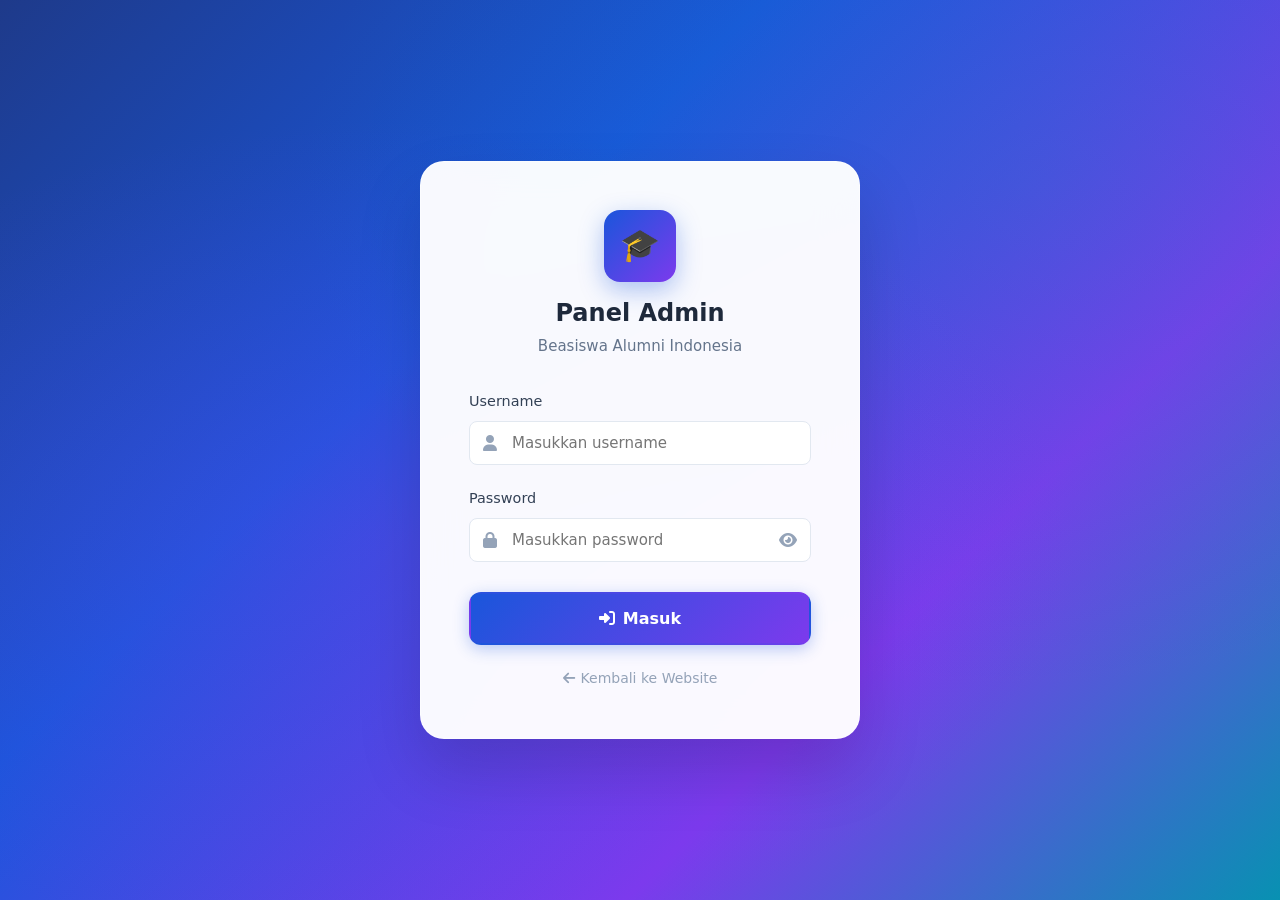
==== admin.html @ 684ada36 "Add files via upload" ====
<!DOCTYPE html>
<html lang="id">
<head>
<meta charset="UTF-8">
<meta name="viewport" content="width=device-width, initial-scale=1.0">
<title>Login Admin - Beasiswa Alumni Indonesia</title>
<link rel="stylesheet" href="style.css">
<link rel="stylesheet" href="https://cdnjs.cloudflare.com/ajax/libs/font-awesome/6.4.0/css/all.min.css">
</head>
<body>
<div class="admin-login-page">
  <div class="login-card">
    <div class="login-logo">
      <div class="logo-icon-lg">🎓</div>
      <h2>Panel Admin</h2>
      <p>Beasiswa Alumni Indonesia</p>
    </div>

    <div class="alert alert-danger" id="loginAlert">
      <i class="fas fa-exclamation-circle"></i>
      <span id="loginAlertMsg">Username atau password salah.</span>
    </div>

    <form id="loginForm" novalidate>
      <div class="form-group">
        <label class="form-label">Username</label>
        <div style="position:relative">
          <input type="text" class="form-control" id="username" placeholder="Masukkan username" autocomplete="username" style="padding-left:42px">
          <i class="fas fa-user" style="position:absolute;left:14px;top:50%;transform:translateY(-50%);color:var(--gray-400)"></i>
        </div>
        <div class="form-error" id="err-username">Username wajib diisi.</div>
      </div>
      <div class="form-group">
        <label class="form-label">Password</label>
        <div class="password-wrapper">
          <input type="password" class="form-control" id="password" placeholder="Masukkan password" autocomplete="current-password" style="padding-left:42px">
          <i class="fas fa-lock" style="position:absolute;left:14px;top:50%;transform:translateY(-50%);color:var(--gray-400)"></i>
          <i class="fas fa-eye toggle-password" onclick="togglePw()" id="eyeIcon"></i>
        </div>
        <div class="form-error" id="err-password">Password wajib diisi.</div>
      </div>

      <button type="button" class="btn btn-primary btn-block btn-lg" onclick="doLogin()" id="btnLogin" style="margin-top:8px">
        <i class="fas fa-sign-in-alt"></i> Masuk
      </button>
    </form>

    <div style="margin-top:20px;text-align:center">
      <a href="index.html" style="color:var(--gray-400);font-size:.875rem;display:inline-flex;align-items:center;gap:6px">
        <i class="fas fa-arrow-left"></i> Kembali ke Website
      </a>
    </div>
  </div>
</div>

<script src="main.js"></script>
<script src="admin.js"></script>
</body>
</html>
---- style.css ----
/* ========================================
   BEASISWA ALUMNI IKASI — Elegant Light Theme
   ======================================== */
:root {
  --primary:       #1a56db;
  --primary-dark:  #1e3a8a;
  --primary-mid:   #2563eb;
  --primary-light: #3b82f6;
  --primary-50:    #eff6ff;
  --primary-100:   #dbeafe;

  --purple:        #7c3aed;
  --purple-light:  #8b5cf6;
  --purple-50:     #f5f3ff;

  --teal:          #0891b2;
  --teal-light:    #06b6d4;
  --teal-50:       #ecfeff;

  --gold:          #d97706;
  --gold-light:    #f59e0b;
  --gold-50:       #fffbeb;

  --success:       #059669;
  --success-light: #10b981;
  --success-50:    #ecfdf5;

  --danger:        #dc2626;
  --danger-50:     #fef2f2;

  --white:         #ffffff;
  --gray-50:       #f8fafc;
  --gray-100:      #f1f5f9;
  --gray-200:      #e2e8f0;
  --gray-300:      #cbd5e1;
  --gray-400:      #94a3b8;
  --gray-500:      #64748b;
  --gray-600:      #475569;
  --gray-700:      #334155;
  --gray-800:      #1e293b;
  --gray-900:      #0f172a;

  --shadow-sm:  0 1px 3px rgba(0,0,0,0.07);
  --shadow:     0 4px 12px rgba(0,0,0,0.08);
  --shadow-md:  0 8px 24px rgba(0,0,0,0.1);
  --shadow-lg:  0 20px 48px rgba(0,0,0,0.12);
  --shadow-xl:  0 32px 64px rgba(0,0,0,0.15);

  --radius-sm: 8px;
  --radius:    12px;
  --radius-lg: 16px;
  --radius-xl: 24px;
  --transition: all 0.3s ease;

  --grad-hero:   linear-gradient(135deg, #1e3a8a 0%, #1a56db 35%, #7c3aed 70%, #0891b2 100%);
  --grad-brand:  linear-gradient(135deg, #1a56db, #7c3aed);
  --grad-teal:   linear-gradient(135deg, #0891b2, #06b6d4);
  --grad-gold:   linear-gradient(135deg, #d97706, #f59e0b);
  --grad-green:  linear-gradient(135deg, #059669, #10b981);
  --grad-text:   linear-gradient(135deg, #1a56db, #7c3aed);
  --grad-page:   linear-gradient(135deg, #1e3a8a 0%, #1a56db 40%, #7c3aed 100%);

  --surface:     var(--white);
  --text-strong: var(--gray-800);
}

:root[data-theme="dark"] {
  --surface:     #171f38;
  --text-strong: #eef1fa;
}

/* ===== RESET ===== */
*,*::before,*::after{margin:0;padding:0;box-sizing:border-box}
html{scroll-behavior:smooth}
body{font-family:'Segoe UI',system-ui,-apple-system,sans-serif;color:var(--text-strong);background:var(--surface);line-height:1.6;-webkit-font-smoothing:antialiased}
img{max-width:100%;height:auto;display:block}
a{text-decoration:none;color:inherit;transition:var(--transition)}
ul{list-style:none}
button{cursor:pointer;border:none;background:none;font-family:inherit}
input,select,textarea{font-family:inherit}
h1{font-size:clamp(2rem,5vw,3.5rem);font-weight:800;line-height:1.15}
h2{font-size:clamp(1.75rem,3vw,2.5rem);font-weight:700;line-height:1.25}
h3{font-size:1.375rem;font-weight:600;line-height:1.3}
h4{font-size:1.125rem;font-weight:600;line-height:1.4}

/* ===== LAYOUT ===== */
.container{width:100%;max-width:1200px;margin:0 auto;padding:0 24px}
.section{padding:96px 0}
.bg-light{background:linear-gradient(180deg,var(--gray-50) 0%,var(--white) 100%)}

/* ===== SECTION HEADER ===== */
.section-header{text-align:center;margin-bottom:64px}
.section-header h2{color:var(--text-strong);margin-bottom:16px}
.section-header p{color:var(--gray-500);font-size:1.125rem;max-width:600px;margin:0 auto}
.section-badge{
  display:inline-block;
  background:linear-gradient(135deg,var(--primary-50),var(--purple-50));
  color:var(--primary);
  border:1px solid var(--primary-100);
  font-size:.8125rem;font-weight:700;
  padding:6px 18px;border-radius:100px;
  margin-bottom:16px;letter-spacing:.06em;text-transform:uppercase;
}
.gradient-text{background:var(--grad-text);-webkit-background-clip:text;-webkit-text-fill-color:transparent;background-clip:text}

/* ===== BUTTONS ===== */
.btn{display:inline-flex;align-items:center;gap:8px;padding:12px 24px;border-radius:var(--radius-sm);font-size:.9375rem;font-weight:600;transition:var(--transition);cursor:pointer;border:2px solid transparent;white-space:nowrap}
.btn-lg{padding:15px 32px;font-size:1rem;border-radius:var(--radius)}
.btn-sm{padding:7px 16px;font-size:.8125rem}

.btn-primary{background:var(--grad-brand);color:var(--white);border-color:transparent;box-shadow:0 4px 16px rgba(26,86,219,.3)}
.btn-primary:hover{transform:translateY(-2px);box-shadow:0 8px 28px rgba(26,86,219,.45)}
.btn-primary:active{transform:translateY(0)}

.btn-outline{background:transparent;border-color:var(--primary);color:var(--primary)}
.btn-outline:hover{background:var(--primary-50)}

.btn-outline-white{background:rgba(255,255,255,.12);border-color:rgba(255,255,255,.5);color:var(--white);backdrop-filter:blur(8px)}
.btn-outline-white:hover{background:rgba(255,255,255,.22);border-color:var(--white)}

.btn-white{background:var(--surface);color:var(--primary-dark);box-shadow:0 4px 20px rgba(0,0,0,.15)}
.btn-white:hover{transform:translateY(-2px);box-shadow:0 8px 32px rgba(0,0,0,.2)}

.btn-secondary{background:var(--gray-100);color:var(--gray-700);border-color:var(--gray-200)}
.btn-secondary:hover{background:var(--gray-200)}

.btn-danger{background:var(--danger-50);color:var(--danger);border-color:rgba(220,38,38,.2)}
.btn-danger:hover{background:rgba(220,38,38,.1)}

.btn-success{background:var(--success-50);color:var(--success);border-color:rgba(5,150,105,.2)}
.btn-success:hover{background:rgba(5,150,105,.1)}

.btn-warning{background:var(--gold-50);color:var(--gold);border-color:rgba(217,119,6,.2)}
.btn-warning:hover{background:rgba(217,119,6,.1)}

.btn-block{width:100%;justify-content:center}

/* ===== NAVBAR ===== */
.navbar{position:fixed;top:0;left:0;right:0;z-index:1000;padding:18px 0;transition:var(--transition)}
.navbar.scrolled,.navbar-white{background:rgba(255,255,255,.96);backdrop-filter:blur(16px);box-shadow:0 1px 0 rgba(0,0,0,.07),var(--shadow-sm);padding:10px 0}
.navbar .container{display:flex;align-items:center;justify-content:space-between}

.logo{display:flex;align-items:center;gap:10px;font-size:1.2rem;font-weight:600;color:var(--white)}
.navbar.scrolled .logo,.navbar-white .logo{color:var(--gray-900)}
.logo-icon{width:40px;height:40px;background:var(--grad-brand);border-radius:var(--radius-sm);display:flex;align-items:center;justify-content:center;font-size:1.25rem;flex-shrink:0;box-shadow:0 4px 12px rgba(26,86,219,.3)}
.logo strong{background:var(--grad-brand);-webkit-background-clip:text;-webkit-text-fill-color:transparent;background-clip:text}
.navbar.scrolled .logo strong,.navbar-white .logo strong{background:var(--grad-brand);-webkit-background-clip:text;-webkit-text-fill-color:transparent;background-clip:text}

.nav-links{display:flex;align-items:center;gap:4px}
.nav-links a{color:rgba(255,255,255,.85);font-size:.9rem;font-weight:500;padding:8px 14px;border-radius:var(--radius-sm);transition:var(--transition)}
.nav-links a:hover,.nav-links a.active{color:var(--white);background:rgba(255,255,255,.15)}
.navbar.scrolled .nav-links a,.navbar-white .nav-links a{color:var(--gray-600)}
.navbar.scrolled .nav-links a:hover,.navbar.scrolled .nav-links a.active,
.navbar-white .nav-links a:hover,.navbar-white .nav-links a.active{color:var(--primary);background:var(--primary-50)}

.btn-nav{background:var(--surface)!important;color:var(--primary)!important;padding:8px 18px!important;border-radius:var(--radius-sm)!important;font-weight:700!important;box-shadow:var(--shadow-sm)!important}
.btn-nav:hover{background:var(--primary-50)!important;transform:translateY(-1px)}
.navbar.scrolled .btn-nav,.navbar-white .btn-nav{background:var(--grad-brand)!important;color:var(--white)!important;box-shadow:0 4px 12px rgba(26,86,219,.3)!important}

.admin-corner-link{position:fixed;right:12px;bottom:8px;font-size:.6875rem;color:var(--gray-500);opacity:.75;text-decoration:none;z-index:40;letter-spacing:.02em}
.admin-corner-link:hover{opacity:1;color:var(--primary)}

.hamburger{display:none;flex-direction:column;gap:5px;padding:4px;cursor:pointer}
.hamburger span{display:block;width:24px;height:2px;background:var(--surface);border-radius:2px;transition:var(--transition)}
.navbar.scrolled .hamburger span,.navbar-white .hamburger span{background:var(--gray-800)}
.hamburger.active span:nth-child(1){transform:rotate(45deg) translate(5px,5px)}
.hamburger.active span:nth-child(2){opacity:0}
.hamburger.active span:nth-child(3){transform:rotate(-45deg) translate(5px,-5px)}

/* ===== HERO ===== */
.hero{
  min-height:100vh;
  background:var(--grad-hero);
  position:relative;overflow:hidden;
  display:flex;align-items:center;padding:120px 0 80px;
}
.hero::before{
  content:'';position:absolute;inset:0;
  background:
    radial-gradient(ellipse at 15% 50%,rgba(255,255,255,.07) 0%,transparent 55%),
    radial-gradient(ellipse at 85% 20%,rgba(124,58,237,.25) 0%,transparent 50%),
    radial-gradient(ellipse at 50% 100%,rgba(8,145,178,.2) 0%,transparent 50%);
}
/* floating shapes in hero bg */
.hero::after{
  content:'';position:absolute;
  width:600px;height:600px;border-radius:50%;
  background:rgba(255,255,255,.04);
  top:-100px;right:-150px;
  animation:hero-blob 8s ease-in-out infinite;
}
@keyframes hero-blob{0%,100%{transform:scale(1) rotate(0deg)}50%{transform:scale(1.08) rotate(8deg)}}
.hero-bg{position:absolute;inset:0;pointer-events:none}
.hero .container{display:grid;grid-template-columns:1fr 1fr;gap:60px;align-items:center;position:relative;z-index:1}

.hero-badge{
  display:inline-flex;align-items:center;
  background:rgba(255,255,255,.15);backdrop-filter:blur(10px);
  border:1px solid rgba(255,255,255,.3);
  color:var(--white);font-size:.8125rem;font-weight:600;
  padding:7px 18px;border-radius:100px;margin-bottom:24px;letter-spacing:.05em;
}
.hero-content h1{color:var(--white);margin-bottom:24px;text-shadow:0 2px 20px rgba(0,0,0,.2)}
.hero-content p{color:rgba(255,255,255,.88);font-size:1.0625rem;margin-bottom:40px;max-width:520px;line-height:1.8}
.hero-actions{display:flex;gap:16px;flex-wrap:wrap;margin-bottom:48px}
.hero-stats{display:flex;align-items:center;gap:28px;flex-wrap:wrap}
.stat{display:flex;flex-direction:column}
.stat-number{font-size:1.75rem;font-weight:800;color:var(--white);line-height:1}
.stat-label{font-size:.8125rem;color:rgba(255,255,255,.7);margin-top:4px}
.stat-divider{width:1px;height:48px;background:rgba(255,255,255,.25)}

/* Hero illustration */
.hero-image{position:relative;height:480px;display:flex;align-items:center;justify-content:center}
.hero-illustration{position:relative;width:320px;height:320px}
.illustration-circle{position:absolute;border-radius:50%;top:50%;left:50%;transform:translate(-50%,-50%)}
.c1{width:300px;height:300px;background:rgba(255,255,255,.08);border:1px solid rgba(255,255,255,.15);animation:pulse-c 6s ease-in-out infinite}
.c2{width:210px;height:210px;background:rgba(124,58,237,.2);border:1px solid rgba(124,58,237,.3);animation:pulse-c 6s ease-in-out infinite reverse}
.c3{width:130px;height:130px;background:rgba(8,145,178,.2);border:1px solid rgba(8,145,178,.3);animation:pulse-c 6s ease-in-out infinite 1s}
@keyframes pulse-c{0%,100%{transform:translate(-50%,-50%) scale(1)}50%{transform:translate(-50%,-50%) scale(1.08)}}
.grad-cap{position:absolute;top:50%;left:50%;transform:translate(-50%,-58%);font-size:6rem;z-index:2;animation:float 4s ease-in-out infinite;filter:drop-shadow(0 8px 32px rgba(0,0,0,.3))}
@keyframes float{0%,100%{transform:translate(-50%,-58%)}50%{transform:translate(-50%,-68%)}}

.hero-card-float{
  position:absolute;background:rgba(255,255,255,.95);
  backdrop-filter:blur(16px);border-radius:var(--radius);
  padding:16px 20px;display:flex;align-items:center;gap:12px;
  box-shadow:var(--shadow-lg);animation:float-card 5s ease-in-out infinite;z-index:3;
}
.hero-card-float .card-icon{font-size:1.75rem}
.hero-card-float .card-title{font-size:.875rem;font-weight:600;color:var(--text-strong)}
.hero-card-float .card-sub{font-size:.75rem;color:var(--gray-500)}
.card-1{top:18%;left:-10px;animation-delay:0s}
.card-2{bottom:18%;right:-10px;animation-delay:-2.5s}
.card-3{top:2%;right:6px;animation-delay:-1.2s}
.card-4{bottom:2%;left:6px;animation-delay:-3.7s}
@keyframes float-card{0%,100%{transform:translateY(0)}50%{transform:translateY(-12px)}}

/* ===== FEATURES ===== */
.features-grid{display:grid;grid-template-columns:repeat(4,1fr);gap:24px}
.features-grid-3{grid-template-columns:repeat(3,1fr)}
.feature-card{
  background:var(--surface);border-radius:var(--radius-lg);padding:32px 24px;
  box-shadow:var(--shadow);border:1px solid var(--gray-100);transition:var(--transition);
  position:relative;overflow:hidden;
}
.feature-card::before{
  content:'';position:absolute;top:0;left:0;right:0;height:3px;
  opacity:0;transition:var(--transition);
}
.feature-card:nth-child(1)::before{background:var(--grad-brand)}
.feature-card:nth-child(2)::before{background:var(--grad-green)}
.feature-card:nth-child(3)::before{background:linear-gradient(135deg,var(--purple),var(--purple-light))}
.feature-card:nth-child(4)::before{background:var(--grad-gold)}
.feature-card:hover{transform:translateY(-8px);box-shadow:var(--shadow-xl)}
.feature-card:hover::before{opacity:1}

.feature-icon{width:56px;height:56px;border-radius:var(--radius);display:flex;align-items:center;justify-content:center;font-size:1.5rem;margin-bottom:20px;color:var(--white)}
.feature-icon.bg-blue{background:var(--grad-brand);box-shadow:0 4px 16px rgba(26,86,219,.25)}
.feature-icon.bg-green{background:var(--grad-green);box-shadow:0 4px 16px rgba(5,150,105,.25)}
.feature-icon.bg-purple{background:linear-gradient(135deg,var(--purple),var(--purple-light));box-shadow:0 4px 16px rgba(124,58,237,.25)}
.feature-icon.bg-orange{background:var(--grad-gold);box-shadow:0 4px 16px rgba(217,119,6,.25)}
.feature-card h3{color:var(--text-strong);margin-bottom:12px}
.feature-card p{color:var(--gray-500);font-size:.9375rem;line-height:1.7}

/* ===== REQUIREMENTS ===== */
.requirements-grid{display:grid;grid-template-columns:repeat(3,1fr);gap:20px}
.req-card{
  background:var(--surface);border-radius:var(--radius-lg);padding:28px;
  display:flex;gap:20px;box-shadow:var(--shadow-sm);
  border:1px solid var(--gray-100);transition:var(--transition);
  position:relative;overflow:hidden;
}
.req-card::after{
  content:'';position:absolute;bottom:0;left:0;right:0;height:2px;
  background:var(--grad-brand);opacity:0;transition:var(--transition);
}
.req-card:hover{box-shadow:var(--shadow-md);transform:translateY(-4px)}
.req-card:hover::after{opacity:1}
.req-number{font-size:2.25rem;font-weight:800;line-height:1;flex-shrink:0;background:var(--grad-text);-webkit-background-clip:text;-webkit-text-fill-color:transparent;background-clip:text}
.req-content h4{color:var(--text-strong);margin-bottom:8px}
.req-content p{color:var(--gray-500);font-size:.9rem;line-height:1.7}

/* ===== TIMELINE ===== */
.timeline{position:relative;max-width:800px;margin:0 auto}
.timeline::before{content:'';position:absolute;left:173px;top:0;bottom:0;width:2px;background:linear-gradient(to bottom,var(--primary-100),var(--primary),var(--purple),var(--teal),var(--primary-100))}
.timeline-item{display:grid;grid-template-columns:140px auto 1fr;gap:24px;align-items:start;margin-bottom:40px}
.timeline-item:last-child{margin-bottom:0}
.timeline-date{text-align:right;font-size:.8125rem;color:var(--gray-500);font-weight:500;padding-top:5px;line-height:1.4}
.timeline-dot{
  width:20px;height:20px;border-radius:50%;
  background:var(--gray-200);border:3px solid var(--white);
  box-shadow:0 0 0 2px var(--gray-200);margin-top:4px;flex-shrink:0;transition:var(--transition);
}
.timeline-item.active .timeline-dot{
  background:var(--grad-brand);border-color:var(--white);
  box-shadow:0 0 0 4px rgba(26,86,219,.2),0 4px 12px rgba(26,86,219,.3);
}
.timeline-card{
  background:var(--surface);border-radius:var(--radius);
  padding:20px 24px;box-shadow:var(--shadow-sm);
  border:1px solid var(--gray-100);transition:var(--transition);
}
.timeline-item.active .timeline-card{
  border-left:3px solid var(--primary);
  box-shadow:var(--shadow-md);
}
.timeline-card h4{color:var(--text-strong);margin-bottom:8px}
.timeline-card p{color:var(--gray-500);font-size:.9rem}

/* ===== CTA ===== */
.cta-section{
  background:var(--grad-hero);
  padding:96px 0;text-align:center;position:relative;overflow:hidden;
}
.cta-section::before{content:'';position:absolute;inset:0;background:radial-gradient(ellipse at center,rgba(255,255,255,.06) 0%,transparent 65%)}
.cta-content{position:relative;z-index:1}
.cta-content h2{color:var(--white);margin-bottom:16px}
.cta-content p{color:rgba(255,255,255,.82);font-size:1.125rem;margin-bottom:40px}
.cta-section-light{background:linear-gradient(180deg,var(--gray-50) 0%,var(--white) 100%)!important;border-top:1px solid var(--gray-100);border-bottom:1px solid var(--gray-100)}
.cta-section-light::before{display:none}
.cta-section-light .cta-content h2{color:var(--text-strong)}
.cta-section-light .cta-content p{color:var(--gray-600)}
.cta-countdown{display:flex;justify-content:center;gap:16px;margin-bottom:40px;flex-wrap:wrap}
.countdown-item{
  display:flex;flex-direction:column;align-items:center;
  background:rgba(255,255,255,.12);backdrop-filter:blur(10px);
  border:1px solid rgba(255,255,255,.25);border-radius:var(--radius);
  padding:18px 26px;min-width:88px;
}
.countdown-num{font-size:2.5rem;font-weight:800;color:var(--white);line-height:1}
.countdown-label{font-size:.8rem;color:rgba(255,255,255,.7);margin-top:8px;letter-spacing:.04em}

/* ===== FOOTER ===== */
.footer{background:var(--gray-900);padding:64px 0 0}
.footer-grid{display:grid;grid-template-columns:2fr 1fr 1fr 1.5fr;gap:48px;margin-bottom:48px}
.footer-brand p{color:var(--gray-400);font-size:.9375rem;line-height:1.7;margin:16px 0 24px}
.social-links{display:flex;gap:10px}
.social-links a{width:40px;height:40px;border-radius:var(--radius-sm);background:var(--gray-800);color:var(--gray-400);display:flex;align-items:center;justify-content:center;transition:var(--transition)}
.social-links a:hover{background:var(--grad-brand);color:var(--white);transform:translateY(-2px)}
.footer-links h4,.footer-contact h4{color:var(--white);font-size:.9375rem;margin-bottom:18px}
.footer-links ul li{margin-bottom:10px}
.footer-links ul li a{color:var(--gray-400);font-size:.9375rem}
.footer-links ul li a:hover{color:var(--primary-light)}
.contact-item{display:flex;gap:12px;margin-bottom:14px;color:var(--gray-400);font-size:.9rem;align-items:flex-start}
.contact-item i{color:var(--primary-light);font-size:.9rem;margin-top:3px;flex-shrink:0}
.footer-bottom{border-top:1px solid var(--gray-800);padding:24px 0;display:flex;justify-content:space-between;align-items:center;flex-wrap:wrap;gap:8px}
.footer-bottom p{color:var(--gray-500);font-size:.875rem}

/* ===== PAGE HEADER ===== */
.page-header{
  background:var(--grad-page);
  padding:120px 0 64px;text-align:center;
  position:relative;overflow:hidden;
}
.page-header::before{content:'';position:absolute;inset:0;background:radial-gradient(ellipse at 50% 100%,rgba(8,145,178,.2) 0%,transparent 55%),radial-gradient(ellipse at 80% 20%,rgba(124,58,237,.2) 0%,transparent 50%)}
.page-header h1{color:var(--white);font-size:clamp(1.75rem,3vw,2.5rem);margin-bottom:12px;position:relative}
.page-header p{color:rgba(255,255,255,.82);font-size:1rem;max-width:600px;margin:0 auto;position:relative}
.breadcrumb{display:flex;align-items:center;gap:8px;margin-top:20px;justify-content:center;position:relative}
.breadcrumb a,.breadcrumb span{font-size:.875rem;color:rgba(255,255,255,.65)}
.breadcrumb a:hover{color:var(--white)}
.breadcrumb i{font-size:.625rem;color:rgba(255,255,255,.4)}

/* ===== FORMS ===== */
.form-section{padding:64px 0}
.form-container{max-width:820px;margin:0 auto}
.form-card{background:var(--surface);border-radius:var(--radius-xl);padding:48px;box-shadow:var(--shadow-lg);border:1px solid var(--gray-100)}
.form-group{margin-bottom:22px}
.form-label{display:block;font-size:.9rem;font-weight:500;color:var(--gray-700);margin-bottom:8px}
.form-label .required{color:var(--danger);margin-left:4px}
.form-control{
  width:100%;padding:12px 16px;
  border:1.5px solid var(--gray-200);border-radius:var(--radius-sm);
  font-size:.9375rem;color:var(--text-strong);background:var(--surface);transition:var(--transition);outline:none;
}
.form-control:focus{border-color:var(--primary);box-shadow:0 0 0 4px rgba(26,86,219,.1)}
.form-control.is-invalid{border-color:var(--danger);box-shadow:0 0 0 3px rgba(220,38,38,.08)}
textarea.form-control{resize:vertical;min-height:120px}
.form-hint{font-size:.8rem;color:var(--gray-400);margin-top:6px}
.form-error{font-size:.8rem;color:var(--danger);margin-top:6px;display:none}
.form-error.show{display:block}
.form-row{display:grid;grid-template-columns:1fr 1fr;gap:20px}
.form-section-title{
  font-size:1.0625rem;font-weight:600;color:var(--text-strong);
  padding-bottom:14px;border-bottom:2px solid var(--gray-100);
  margin-bottom:26px;display:flex;align-items:center;gap:10px;
}
.form-section-title i{background:var(--grad-brand);-webkit-background-clip:text;-webkit-text-fill-color:transparent;background-clip:text}

/* Upload */
.upload-area{
  border:2px dashed var(--gray-200);border-radius:var(--radius);
  padding:28px;text-align:center;cursor:pointer;transition:var(--transition);
  position:relative;background:var(--gray-50);
}
.upload-area:hover,.upload-area.dragover{border-color:var(--primary);background:var(--primary-50);box-shadow:0 0 0 4px rgba(26,86,219,.07)}
.upload-area input[type="file"]{position:absolute;inset:0;opacity:0;cursor:pointer;width:100%;height:100%}
.upload-icon{font-size:2rem;color:var(--gray-400);margin-bottom:10px}
.upload-area.has-file .upload-icon{color:var(--success-light)}
.upload-text{color:var(--gray-500);font-size:.875rem}
.upload-text strong{color:var(--primary)}
.upload-file-name{display:none;font-size:.875rem;color:var(--success);margin-top:8px;font-weight:500}
.upload-area.has-file .upload-file-name{display:block}

/* Prestasi (multi-entri) */
.prestasi-row{display:flex;flex-direction:column;gap:10px;padding:14px 16px;background:var(--gray-50);border:1px solid var(--gray-100);border-radius:var(--radius-sm);margin-bottom:10px}
.prestasi-row-main{display:flex;gap:8px;align-items:center}
.prestasi-row-main .form-control{flex:1}
.prestasi-remove-btn{width:38px;height:38px;flex-shrink:0;border-radius:var(--radius-sm);border:1px solid var(--gray-200);background:var(--surface);color:var(--danger);display:flex;align-items:center;justify-content:center;cursor:pointer;transition:var(--transition)}
.prestasi-remove-btn:hover{background:var(--danger-50);border-color:rgba(220,38,38,.2)}
.prestasi-upload-btn{display:inline-flex;align-items:center;gap:8px;padding:8px 14px;border-radius:100px;border:1.5px dashed var(--gray-300);background:var(--surface);color:var(--gray-500);font-size:.8125rem;cursor:pointer;transition:var(--transition);width:fit-content}
.prestasi-upload-btn:hover{border-color:var(--primary);color:var(--primary)}
.prestasi-upload-btn.has-file{border-style:solid;border-color:var(--success-light);color:var(--success);background:var(--success-50)}
[data-theme="dark"] .prestasi-row{background:var(--gray-800);border-color:#2a3459}
[data-theme="dark"] .prestasi-remove-btn{border-color:#2a3459}
[data-theme="dark"] .prestasi-upload-btn{border-color:#2a3459}
[data-theme="dark"] .prestasi-upload-btn.has-file{border-color:var(--success-light)}

/* Stepper */
.stepper{display:flex;align-items:flex-start;justify-content:center;margin-bottom:48px;overflow-x:auto;padding-bottom:4px}
.stepper-item{display:flex;flex-direction:column;align-items:center;gap:8px;position:relative;min-width:120px}
.stepper-item:not(:last-child)::after{content:'';position:absolute;top:20px;left:calc(50% + 20px);width:calc(100% - 40px);height:2px;background:var(--gray-200)}
.stepper-item.done:not(:last-child)::after{background:var(--success-light)}
.stepper-item.active:not(:last-child)::after{background:linear-gradient(to right,var(--primary),var(--gray-200))}
.stepper-num{width:40px;height:40px;border-radius:50%;border:2px solid var(--gray-200);display:flex;align-items:center;justify-content:center;font-weight:600;font-size:.875rem;color:var(--gray-400);background:var(--surface);position:relative;z-index:1;transition:var(--transition)}
.stepper-item.active .stepper-num{background:var(--grad-brand);border-color:transparent;color:var(--white);box-shadow:0 4px 12px rgba(26,86,219,.3)}
.stepper-item.done .stepper-num{background:var(--grad-green);border-color:transparent;color:var(--white)}
.stepper-label{font-size:.75rem;color:var(--gray-400);font-weight:500;text-align:center}
.stepper-item.active .stepper-label{color:var(--primary);font-weight:600}
.stepper-item.done .stepper-label{color:var(--success)}
.form-step{display:none}
.form-step.active{display:block}

/* Badges */
.badge{display:inline-flex;align-items:center;gap:4px;padding:4px 12px;border-radius:100px;font-size:.75rem;font-weight:600;white-space:nowrap}
.badge-pending{background:var(--gold-50);color:var(--gold);border:1px solid rgba(217,119,6,.2)}
.badge-lolos{background:var(--success-50);color:var(--success);border:1px solid rgba(5,150,105,.2)}
.badge-tidak_lolos{background:var(--danger-50);color:var(--danger);border:1px solid rgba(220,38,38,.2)}
.badge-wawancara{background:var(--primary-50);color:var(--primary);border:1px solid rgba(26,86,219,.2)}
.badge-umum{background:var(--gray-100);color:var(--gray-600);border:1px solid var(--gray-200)}
.badge-seleksi{background:var(--primary-100);color:var(--primary-dark);border:1px solid var(--primary-100)}
.badge-penerima{background:var(--success-50);color:var(--success);border:1px solid rgba(5,150,105,.2)}

/* Filter Bar */
.filter-bar{display:flex;gap:10px;flex-wrap:wrap;align-items:center;margin-bottom:32px}
.filter-chip{padding:8px 18px;border-radius:100px;font-size:.875rem;font-weight:500;border:1.5px solid var(--gray-200);color:var(--gray-500);cursor:pointer;transition:var(--transition);background:var(--surface)}
.filter-chip:hover,.filter-chip.active{border-color:var(--primary);color:var(--primary);background:var(--primary-50);box-shadow:0 2px 8px rgba(26,86,219,.12)}
.search-bar{margin-left:auto;position:relative}
.search-bar input{padding:10px 16px 10px 40px;border:1.5px solid var(--gray-200);border-radius:100px;font-size:.9rem;color:var(--text-strong);outline:none;transition:var(--transition);width:260px;background:var(--surface)}
.search-bar input:focus{border-color:var(--primary);box-shadow:0 0 0 4px rgba(26,86,219,.1)}
.search-bar i{position:absolute;left:14px;top:50%;transform:translateY(-50%);color:var(--gray-400)}

/* Announcements */
.announcements-grid{display:grid;grid-template-columns:repeat(2,1fr);gap:20px}
.announcement-card{
  background:var(--surface);border-radius:var(--radius-lg);padding:28px;
  box-shadow:var(--shadow-sm);border:1px solid var(--gray-100);transition:var(--transition);
  position:relative;overflow:hidden;
}
.announcement-card::before{content:'';position:absolute;top:0;left:0;bottom:0;width:3px;background:var(--grad-brand);opacity:0;transition:var(--transition)}
.announcement-card:hover{box-shadow:var(--shadow-md);transform:translateY(-4px)}
.announcement-card:hover::before{opacity:1}
.ann-header{display:flex;justify-content:space-between;align-items:flex-start;gap:12px;margin-bottom:12px}
.ann-title{font-size:1rem;font-weight:600;color:var(--text-strong);line-height:1.4}
.ann-body{color:var(--gray-500);font-size:.9375rem;line-height:1.7;margin-bottom:16px}
.ann-footer{display:flex;justify-content:space-between;align-items:center}
.ann-date{font-size:.8125rem;color:var(--gray-400);display:flex;align-items:center;gap:6px}

/* Contact */
.contact-grid{display:grid;grid-template-columns:1fr 1.5fr;gap:40px;align-items:start}
.contact-info-card{background:var(--surface);border-radius:var(--radius-xl);padding:36px;box-shadow:var(--shadow-md);border:1px solid var(--gray-100)}
.contact-info-item{display:flex;gap:16px;margin-bottom:24px;align-items:flex-start}
.contact-info-icon{
  width:48px;height:48px;border-radius:var(--radius);
  display:flex;align-items:center;justify-content:center;font-size:1.125rem;flex-shrink:0;color:var(--white);
}
.contact-info-item:nth-child(1) .contact-info-icon{background:var(--grad-brand)}
.contact-info-item:nth-child(2) .contact-info-icon{background:var(--grad-green)}
.contact-info-item:nth-child(3) .contact-info-icon{background:var(--grad-teal)}
.contact-info-item:nth-child(4) .contact-info-icon{background:linear-gradient(135deg,var(--purple),var(--purple-light))}
.contact-info-item:nth-child(5) .contact-info-icon{background:var(--grad-gold)}
.contact-info-item h4{color:var(--gray-500);font-size:.8125rem;font-weight:500;margin-bottom:4px;text-transform:uppercase;letter-spacing:.04em}
.contact-info-item p{color:var(--text-strong);font-weight:600;line-height:1.5;font-size:.9375rem}

.contact-cta-card{
  background:var(--grad-hero);border-radius:var(--radius-xl);
  padding:40px 32px;position:relative;overflow:hidden;
}
.contact-cta-card::before{content:'';position:absolute;inset:0;background:radial-gradient(ellipse at center,rgba(255,255,255,.08) 0%,transparent 65%)}
.contact-cta-card h3{color:var(--white);font-size:1.375rem;margin-bottom:8px;position:relative;z-index:1}
.contact-cta-card>p{color:rgba(255,255,255,.82);font-size:.9375rem;margin-bottom:28px;position:relative;z-index:1}
.contact-cta-list{display:flex;flex-direction:column;gap:14px;position:relative;z-index:1}
.contact-cta-item{
  display:flex;align-items:center;gap:14px;text-decoration:none;
  background:rgba(255,255,255,.12);backdrop-filter:blur(10px);
  border:1px solid rgba(255,255,255,.18);border-radius:var(--radius);
  padding:16px 18px;transition:var(--transition);
}
.contact-cta-item:hover{background:rgba(255,255,255,.22);transform:translateY(-2px)}
.contact-cta-item .cta-icon{
  width:44px;height:44px;border-radius:var(--radius-sm);flex-shrink:0;
  background:var(--surface);color:var(--primary);font-size:1.25rem;
  display:flex;align-items:center;justify-content:center;
}
.contact-cta-item .cta-label{font-size:.75rem;color:rgba(255,255,255,.7);text-transform:uppercase;letter-spacing:.04em;margin-bottom:2px}
.contact-cta-item .cta-value{font-size:.9375rem;font-weight:700;color:var(--white)}

.faq-item{border:1px solid var(--gray-200);border-radius:var(--radius);margin-bottom:8px;overflow:hidden}
.faq-question{padding:18px 22px;display:flex;justify-content:space-between;align-items:center;cursor:pointer;font-weight:500;color:var(--gray-700);transition:var(--transition);background:var(--surface)}
.faq-question:hover{background:var(--gray-50);color:var(--primary)}
.faq-question.active{color:var(--primary);background:var(--primary-50)}
.faq-question i{transition:var(--transition);color:var(--gray-400)}
.faq-question.active i{transform:rotate(180deg);color:var(--primary)}
.faq-answer{display:none;padding:0 22px 18px;color:var(--gray-500);font-size:.9375rem;line-height:1.75;background:var(--primary-50)}
.faq-answer.show{display:block}

/* Admin Login */
.admin-login-page{
  min-height:100vh;display:flex;align-items:center;justify-content:center;
  background:var(--grad-hero);padding:24px;position:relative;overflow:hidden;
}
.admin-login-page::before{content:'';position:absolute;inset:0;background:radial-gradient(ellipse at 30% 60%,rgba(124,58,237,.25) 0%,transparent 55%),radial-gradient(ellipse at 80% 20%,rgba(8,145,178,.2) 0%,transparent 50%)}
.login-card{background:rgba(255,255,255,.97);backdrop-filter:blur(20px);border-radius:var(--radius-xl);padding:48px;width:100%;max-width:440px;box-shadow:var(--shadow-xl);border:1px solid rgba(255,255,255,.5);position:relative;z-index:1}
.login-logo{text-align:center;margin-bottom:32px}
.logo-icon-lg{width:72px;height:72px;background:var(--grad-brand);border-radius:var(--radius-lg);display:flex;align-items:center;justify-content:center;font-size:2rem;margin:0 auto 16px;box-shadow:0 8px 24px rgba(26,86,219,.35)}
.login-logo h2{font-size:1.5rem;color:var(--text-strong);margin-bottom:6px}
.login-logo p{color:var(--gray-500);font-size:.9375rem}
.password-wrapper{position:relative}
.password-wrapper .form-control{padding-right:48px}
.toggle-password{position:absolute;right:14px;top:50%;transform:translateY(-50%);color:var(--gray-400);cursor:pointer;transition:var(--transition);font-size:1rem}
.toggle-password:hover{color:var(--gray-700)}
.alert{padding:14px 16px;border-radius:var(--radius-sm);font-size:.9rem;margin-bottom:20px;display:none;align-items:center;gap:10px}
.alert.show{display:flex}
.alert-danger{background:var(--danger-50);color:var(--danger);border:1px solid rgba(220,38,38,.2)}
.alert-success{background:var(--success-50);color:var(--success);border:1px solid rgba(5,150,105,.2)}

/* Dashboard */
.dashboard-layout{display:flex;min-height:100vh;background:var(--gray-50)}
.sidebar{width:260px;background:var(--gray-900);flex-shrink:0;display:flex;flex-direction:column;position:fixed;top:0;left:0;bottom:0;z-index:100;overflow-y:auto;transition:var(--transition)}
.sidebar-header{padding:20px;border-bottom:1px solid rgba(255,255,255,.07)}
.sidebar-nav{padding:12px;flex:1}
.sidebar-label{font-size:.6875rem;text-transform:uppercase;letter-spacing:.1em;color:var(--gray-500);padding:8px 10px;font-weight:600;margin-top:8px;display:block}
.sidebar-item{display:flex;align-items:center;gap:12px;padding:11px 14px;border-radius:var(--radius-sm);color:var(--gray-400);font-size:.9rem;font-weight:500;cursor:pointer;transition:var(--transition);margin-bottom:2px;border:none;background:none;width:100%;text-align:left}
.sidebar-item:hover{background:rgba(255,255,255,.07);color:var(--white)}
.sidebar-item.active{background:var(--grad-brand);color:var(--white);box-shadow:0 4px 12px rgba(26,86,219,.3)}
.sidebar-item i{width:18px;text-align:center;font-size:.9rem}
.sidebar-footer{padding:12px;border-top:1px solid rgba(255,255,255,.07)}
.dashboard-main{margin-left:260px;flex:1;display:flex;flex-direction:column;min-height:100vh}
.dashboard-topbar{background:var(--surface);padding:16px 32px;display:flex;justify-content:space-between;align-items:center;box-shadow:0 1px 0 var(--gray-100),var(--shadow-sm);position:sticky;top:0;z-index:50}
.topbar-title{font-size:1.125rem;font-weight:700;color:var(--text-strong)}
.topbar-user{display:flex;align-items:center;gap:12px;color:var(--gray-600);font-size:.9375rem}
.user-avatar{width:36px;height:36px;border-radius:50%;background:var(--grad-brand);color:var(--white);display:flex;align-items:center;justify-content:center;font-weight:700;font-size:.875rem}
.dashboard-content{padding:32px;flex:1}
.dashboard-panel{display:none}
.dashboard-panel.active{display:block}
.panel-header{display:flex;justify-content:space-between;align-items:center;margin-bottom:24px;flex-wrap:wrap;gap:12px}
.panel-header h2{font-size:1.375rem;font-weight:700;color:var(--text-strong)}

/* Stats */
.stats-grid{display:grid;grid-template-columns:repeat(4,1fr);gap:18px;margin-bottom:28px}
.stat-card{background:var(--surface);border-radius:var(--radius-lg);padding:22px;box-shadow:var(--shadow-sm);border:1px solid var(--gray-100);transition:var(--transition)}
.stat-card:hover{box-shadow:var(--shadow-md);transform:translateY(-2px)}
.stat-card-header{display:flex;justify-content:space-between;align-items:flex-start;margin-bottom:14px}
.stat-card-label{font-size:.8125rem;color:var(--gray-500);font-weight:500}
.stat-card-icon{width:42px;height:42px;border-radius:var(--radius);display:flex;align-items:center;justify-content:center;font-size:1.125rem;color:var(--white)}
.stat-card-icon.blue{background:var(--grad-brand);box-shadow:0 4px 12px rgba(26,86,219,.25)}
.stat-card-icon.green{background:var(--grad-green);box-shadow:0 4px 12px rgba(5,150,105,.25)}
.stat-card-icon.red{background:linear-gradient(135deg,#dc2626,#ef4444);box-shadow:0 4px 12px rgba(220,38,38,.25)}
.stat-card-icon.yellow{background:var(--grad-gold);box-shadow:0 4px 12px rgba(217,119,6,.25)}
.stat-card-icon.purple{background:linear-gradient(135deg,var(--purple),var(--purple-light));box-shadow:0 4px 12px rgba(124,58,237,.25)}
.stat-card-value{font-size:2rem;font-weight:700;color:var(--text-strong);line-height:1}
.stat-card-sub{font-size:.8rem;color:var(--gray-400);margin-top:5px}

/* Table */
.table-container{background:var(--surface);border-radius:var(--radius-lg);box-shadow:var(--shadow-sm);border:1px solid var(--gray-100);overflow:hidden}
.table-header{padding:16px 22px;display:flex;justify-content:space-between;align-items:center;border-bottom:1px solid var(--gray-100);flex-wrap:wrap;gap:12px}
.table-title{font-size:.9375rem;font-weight:600;color:var(--text-strong)}
.table-toolbar{display:flex;gap:10px;align-items:center;flex-wrap:wrap}
.table-search{position:relative}
.table-search input{padding:8px 14px 8px 34px;border:1.5px solid var(--gray-200);border-radius:var(--radius-sm);font-size:.875rem;color:var(--text-strong);outline:none;transition:var(--transition);width:220px}
.table-search input:focus{border-color:var(--primary);box-shadow:0 0 0 3px rgba(26,86,219,.1)}
.table-search i{position:absolute;left:11px;top:50%;transform:translateY(-50%);color:var(--gray-400);font-size:.875rem}
table{width:100%;border-collapse:collapse}
thead th{padding:12px 16px;text-align:left;font-size:.7rem;font-weight:700;text-transform:uppercase;letter-spacing:.06em;color:var(--gray-500);background:var(--gray-50);border-bottom:1px solid var(--gray-100);white-space:nowrap}
tbody td{padding:12px 16px;font-size:.9rem;color:var(--gray-700);border-bottom:1px solid var(--gray-100);vertical-align:middle}
tbody tr:last-child td{border-bottom:none}
tbody tr:hover{background:var(--primary-50)}
.applicant-name{font-weight:600;color:var(--text-strong)}
.applicant-id{font-size:.75rem;color:var(--gray-400)}
.table-actions{display:flex;gap:5px}
.action-btn{width:32px;height:32px;border-radius:var(--radius-sm);display:flex;align-items:center;justify-content:center;font-size:.875rem;cursor:pointer;transition:var(--transition);border:1px solid var(--gray-200);background:var(--surface);color:var(--gray-500)}
.action-btn:hover{background:var(--gray-100)}
.action-btn.view:hover{background:var(--primary-50);border-color:var(--primary-100);color:var(--primary)}
.action-btn.edit:hover{background:var(--success-50);border-color:rgba(5,150,105,.2);color:var(--success)}
.action-btn.delete:hover{background:var(--danger-50);border-color:rgba(220,38,38,.2);color:var(--danger)}

/* Modal */
.modal-overlay{position:fixed;inset:0;background:rgba(15,23,42,.6);backdrop-filter:blur(6px);z-index:9000;display:flex;align-items:center;justify-content:center;padding:24px;opacity:0;visibility:hidden;transition:var(--transition)}
.modal-overlay.show{opacity:1;visibility:visible}
.modal{background:var(--surface);border-radius:var(--radius-xl);width:100%;max-width:600px;max-height:90vh;overflow-y:auto;box-shadow:var(--shadow-xl);transform:scale(.93) translateY(16px);transition:var(--transition)}
.modal-overlay.show .modal{transform:scale(1) translateY(0)}
.modal-header{padding:22px 28px;border-bottom:1px solid var(--gray-100);display:flex;justify-content:space-between;align-items:center}
.modal-header h3{font-size:1.0625rem;color:var(--text-strong)}
.modal-close{width:32px;height:32px;border-radius:var(--radius-sm);display:flex;align-items:center;justify-content:center;color:var(--gray-400);cursor:pointer;transition:var(--transition);background:none;border:none;font-size:1.1rem}
.modal-close:hover{background:var(--gray-100);color:var(--gray-700)}
.modal-body{padding:28px}
.modal-footer{padding:18px 28px;border-top:1px solid var(--gray-100);display:flex;gap:10px;justify-content:flex-end}
.detail-grid{display:grid;grid-template-columns:1fr 1fr;gap:18px}
.detail-item{display:flex;flex-direction:column;gap:4px}
.detail-label{font-size:.7rem;color:var(--gray-400);font-weight:600;text-transform:uppercase;letter-spacing:.05em}
.detail-value{font-size:.9375rem;color:var(--text-strong);font-weight:500}

/* Toast */
.toast{position:fixed;bottom:24px;right:24px;background:var(--gray-900);color:var(--white);padding:14px 20px;border-radius:var(--radius);font-size:.9375rem;box-shadow:var(--shadow-xl);transform:translateY(100px);opacity:0;transition:var(--transition);z-index:9999;display:flex;align-items:center;gap:10px;max-width:340px}
.toast.show{transform:translateY(0);opacity:1}
.toast.success{background:linear-gradient(135deg,#059669,#10b981)}
.toast.error{background:linear-gradient(135deg,#dc2626,#ef4444)}
.toast.info{background:var(--grad-brand)}

/* Success */
.success-container{text-align:center;padding:48px 20px}
.success-icon{width:96px;height:96px;border-radius:50%;background:var(--success-50);color:var(--success);font-size:3rem;display:flex;align-items:center;justify-content:center;margin:0 auto 24px;border:2px solid rgba(5,150,105,.15);box-shadow:0 8px 24px rgba(5,150,105,.15)}
.success-container h2{color:var(--text-strong);margin-bottom:12px}
.success-container p{color:var(--gray-500);font-size:1rem;margin-bottom:6px}
.reg-id-box{background:var(--primary-50);border:1.5px solid var(--primary-100);border-radius:var(--radius);padding:20px;margin:24px auto;max-width:360px}
.reg-id-label{font-size:.8125rem;color:var(--gray-500);margin-bottom:8px}
.reg-id-value{font-size:1.5rem;font-weight:800;color:var(--primary);letter-spacing:.06em}

/* Announcement manage */
.ann-manage-card{background:var(--surface);border-radius:var(--radius-lg);padding:22px 28px;box-shadow:var(--shadow-sm);border:1px solid var(--gray-100);margin-bottom:12px;display:flex;justify-content:space-between;align-items:flex-start;gap:20px;transition:var(--transition);border-left:3px solid transparent}
.ann-manage-card:hover{box-shadow:var(--shadow-md);border-left-color:var(--primary)}
.ann-manage-content{flex:1}
.ann-manage-title{font-size:1rem;font-weight:600;color:var(--text-strong);margin-bottom:8px}
.ann-manage-meta{display:flex;gap:16px;font-size:.8125rem;color:var(--gray-400);flex-wrap:wrap}
.ann-manage-actions{display:flex;gap:8px;flex-shrink:0}

/* Sidebar toggle */
.sidebar-toggle{display:none;position:fixed;top:16px;left:16px;z-index:200;width:40px;height:40px;border-radius:var(--radius-sm);background:var(--grad-brand);color:var(--white);border:none;cursor:pointer;align-items:center;justify-content:center;font-size:1.125rem;box-shadow:0 4px 12px rgba(26,86,219,.3)}
.sidebar-overlay{display:none;position:fixed;inset:0;background:rgba(15,23,42,.5);z-index:99;backdrop-filter:blur(4px)}
.sidebar-overlay.show{display:block}

/* Empty State */
.empty-state{text-align:center;padding:60px 20px;color:var(--gray-400)}
.empty-state i{font-size:3rem;margin-bottom:16px;display:block;opacity:.4}
.empty-state h3{color:var(--gray-600);margin-bottom:8px}
.empty-state p{font-size:.9375rem}

/* Check Status */
.check-status-box{background:linear-gradient(135deg,var(--primary-50),var(--purple-50));border:1px solid var(--primary-100);border-radius:var(--radius-lg);padding:32px;margin-bottom:40px}
.check-status-box h3{color:var(--text-strong);margin-bottom:8px}
.check-status-box p{color:var(--gray-500);margin-bottom:20px;font-size:.9375rem}
.check-status-form{display:flex;gap:12px}
.check-status-form input{flex:1;padding:12px 16px;border:1.5px solid var(--gray-200);border-radius:var(--radius-sm);font-size:.9375rem;color:var(--text-strong);background:var(--surface);outline:none;transition:var(--transition)}
.check-status-form input:focus{border-color:var(--primary);box-shadow:0 0 0 4px rgba(26,86,219,.1)}
.status-result{display:none;margin-top:16px;background:var(--surface);border-radius:var(--radius);padding:20px;border:1px solid var(--gray-200);box-shadow:var(--shadow-sm)}
.status-result.show{display:block}

/* Scrollbar */
::-webkit-scrollbar{width:6px;height:6px}
::-webkit-scrollbar-track{background:var(--gray-50)}
::-webkit-scrollbar-thumb{background:var(--gray-300);border-radius:3px}
::-webkit-scrollbar-thumb:hover{background:var(--primary-light)}

/* ===== RESPONSIVE ===== */
@media(max-width:1100px){
  .features-grid{grid-template-columns:repeat(2,1fr)}
  .footer-grid{grid-template-columns:1fr 1fr}
  .stats-grid{grid-template-columns:repeat(2,1fr)}
}
@media(max-width:900px){.requirements-grid{grid-template-columns:repeat(2,1fr)}}
@media(max-width:768px){
  .section{padding:64px 0}
  .hamburger{display:flex}
  .nav-links{position:fixed;inset:0;background:rgba(15,23,42,.98);backdrop-filter:blur(20px);flex-direction:column;align-items:center;justify-content:center;gap:8px;transform:translateX(100%);transition:transform .35s ease;padding:40px 24px;z-index:999}
  .nav-links.open{transform:translateX(0)}
  .nav-links a{font-size:1.25rem;padding:14px 32px;color:rgba(255,255,255,.8)!important}
  .nav-links a:hover,.nav-links a.active{background:rgba(255,255,255,.08)!important;color:var(--white)!important}
  .btn-nav{background:var(--grad-brand)!important;color:var(--white)!important}
  .hero .container{grid-template-columns:1fr}
  .hero-image{display:none}
  .stat-divider{display:none}
  .features-grid{grid-template-columns:1fr 1fr}
  .requirements-grid{grid-template-columns:1fr}
  .timeline::before{left:9px}
  .timeline-item{grid-template-columns:auto 1fr;gap:16px}
  .timeline-date{grid-column:2;grid-row:1;text-align:left}
  .timeline-dot{grid-column:1;grid-row:1}
  .timeline-card{grid-column:2;grid-row:2}
  .footer-grid{grid-template-columns:1fr}
  .footer-bottom{flex-direction:column;text-align:center}
  .form-row{grid-template-columns:1fr}
  .form-card{padding:28px 20px}
  .contact-grid{grid-template-columns:1fr}
  .announcements-grid{grid-template-columns:1fr}
  .filter-bar{flex-direction:column;align-items:stretch}
  .search-bar{margin-left:0}
  .search-bar input{width:100%}
  .sidebar{transform:translateX(-100%)}
  .sidebar.open{transform:translateX(0)}
  .sidebar-toggle{display:flex}
  .dashboard-main{margin-left:0}
  .dashboard-topbar{padding:16px 20px;padding-left:68px}
  .dashboard-content{padding:20px}
  .stats-grid{grid-template-columns:1fr 1fr}
  .table-container{overflow-x:auto}
  table{min-width:680px}
}
@media(max-width:480px){
  .container{padding:0 16px}
  .section{padding:48px 0}
  .hero{padding:100px 0 60px}
  .hero-actions{flex-direction:column}
  .hero-actions .btn{justify-content:center}
  .features-grid{grid-template-columns:1fr}
  .cta-countdown{gap:10px}
  .countdown-item{padding:14px 18px;min-width:76px}
  .countdown-num{font-size:2rem}
  .login-card{padding:32px 22px}
  .modal-body{padding:20px}
  .detail-grid{grid-template-columns:1fr}
  .dashboard-content{padding:14px}
  .stats-grid{grid-template-columns:1fr 1fr}
  .check-status-form{flex-direction:column}
}

/* ===== SITE TOGGLES (Tema & Musik) ===== */
.site-toggles{display:flex;align-items:center;gap:8px;margin-left:12px}
.toggle-btn{
  width:38px;height:38px;border-radius:50%;flex-shrink:0;
  display:flex;align-items:center;justify-content:center;font-size:1rem;
  background:rgba(255,255,255,.15);color:var(--white);
  border:1px solid rgba(255,255,255,.3);backdrop-filter:blur(8px);
  transition:var(--transition);cursor:pointer;
}
.toggle-btn:hover{background:rgba(255,255,255,.28);transform:translateY(-1px)}
.toggle-btn.is-on{background:var(--grad-brand);border-color:transparent;color:var(--white)}
.navbar.scrolled .toggle-btn,.navbar-white .toggle-btn{background:var(--gray-100);color:var(--gray-700);border-color:var(--gray-200)}
.navbar.scrolled .toggle-btn:hover,.navbar-white .toggle-btn:hover{background:var(--gray-200)}
.navbar.scrolled .toggle-btn.is-on,.navbar-white .toggle-btn.is-on{background:var(--grad-brand);color:var(--white);border-color:transparent}
@media(max-width:768px){.site-toggles{margin-left:auto;margin-right:12px}}

/* ===== DARK MODE ===== */
[data-theme="dark"] .navbar.scrolled,[data-theme="dark"] .navbar-white{background:rgba(15,20,36,.96)}
[data-theme="dark"] .navbar.scrolled .logo,[data-theme="dark"] .navbar-white .logo{color:var(--text-strong)}
[data-theme="dark"] .navbar.scrolled .nav-links a,[data-theme="dark"] .navbar-white .nav-links a{color:var(--gray-300)}
[data-theme="dark"] .navbar.scrolled .nav-links a:hover,[data-theme="dark"] .navbar-white .nav-links a:hover,
[data-theme="dark"] .navbar.scrolled .nav-links a.active,[data-theme="dark"] .navbar-white .nav-links a.active{color:var(--white)}
[data-theme="dark"] .navbar.scrolled .hamburger span,[data-theme="dark"] .navbar-white .hamburger span{background:var(--text-strong)}
[data-theme="dark"] .navbar.scrolled .toggle-btn,[data-theme="dark"] .navbar-white .toggle-btn{background:var(--gray-800);color:var(--gray-200);border-color:var(--gray-700)}
[data-theme="dark"] .cta-section-light{background:linear-gradient(180deg,#0d1226 0%,#171f38 100%)!important}
[data-theme="dark"] .dashboard-layout{background:#0d1226}
[data-theme="dark"] thead th{background:var(--gray-800);color:var(--gray-400)}
[data-theme="dark"] .login-card{background:rgba(23,31,56,.97)}

:root[data-theme="dark"]{color-scheme:dark}
:root:not([data-theme="dark"]){color-scheme:light}

/* Border sinkron di semua kartu & elemen form */
[data-theme="dark"] .feature-card,
[data-theme="dark"] .req-card,
[data-theme="dark"] .timeline-card,
[data-theme="dark"] .form-card,
[data-theme="dark"] .announcement-card,
[data-theme="dark"] .stat-card,
[data-theme="dark"] .table-container,
[data-theme="dark"] .ann-manage-card,
[data-theme="dark"] .status-result,
[data-theme="dark"] .form-control,
[data-theme="dark"] .search-bar input,
[data-theme="dark"] .table-search input,
[data-theme="dark"] .check-status-form input,
[data-theme="dark"] .filter-chip,
[data-theme="dark"] .action-btn,
[data-theme="dark"] .stepper-num,
[data-theme="dark"] .upload-area,
[data-theme="dark"] .table-header,
[data-theme="dark"] .modal-header,
[data-theme="dark"] .modal-footer,
[data-theme="dark"] thead th,
[data-theme="dark"] tbody td,
[data-theme="dark"] .cta-section-light{
  border-color:#2a3459;
}
[data-theme="dark"] .dashboard-topbar{box-shadow:0 1px 0 #2a3459,var(--shadow-sm)}

/* Latar sekunder yang tetap terang di kartu gelap */
[data-theme="dark"] .btn-secondary{background:var(--gray-800);color:var(--gray-200);border-color:#2a3459}
[data-theme="dark"] .btn-secondary:hover{background:var(--gray-700)}
[data-theme="dark"] .badge-umum{background:var(--gray-800);color:var(--gray-300);border-color:#2a3459}
[data-theme="dark"] .action-btn:hover,[data-theme="dark"] .modal-close:hover{background:var(--gray-800)}
[data-theme="dark"] .upload-area{background:var(--gray-800)}
[data-theme="dark"] .upload-area:hover,[data-theme="dark"] .upload-area.dragover{background:rgba(26,86,219,.15)}
[data-theme="dark"] .timeline-dot{background:var(--gray-700);box-shadow:0 0 0 2px var(--gray-700)}
[data-theme="dark"] .stepper-item:not(:last-child)::after{background:var(--gray-700)}
[data-theme="dark"] .stepper-item.active:not(:last-child)::after{background:linear-gradient(to right,var(--primary),var(--gray-700))}
.progress-track{background:var(--gray-100)}
[data-theme="dark"] .progress-track{background:var(--gray-800)}

/* ===== MASKOT (draggable) ===== */
.mascot-float{
  position:fixed;
  width:76px;
  height:auto;
  right:20px;
  bottom:20px;
  z-index:9999;
  cursor:grab;
  touch-action:none;
  user-select:none;
  -webkit-user-drag:none;
  filter:drop-shadow(0 6px 14px rgba(0,0,0,.28));
  transition:transform .15s ease;
}
.mascot-float:hover{transform:scale(1.06)}
.mascot-float:active{cursor:grabbing;transform:scale(1.1)}
@media(max-width:480px){
  .mascot-float{width:60px;right:14px;bottom:14px}
}
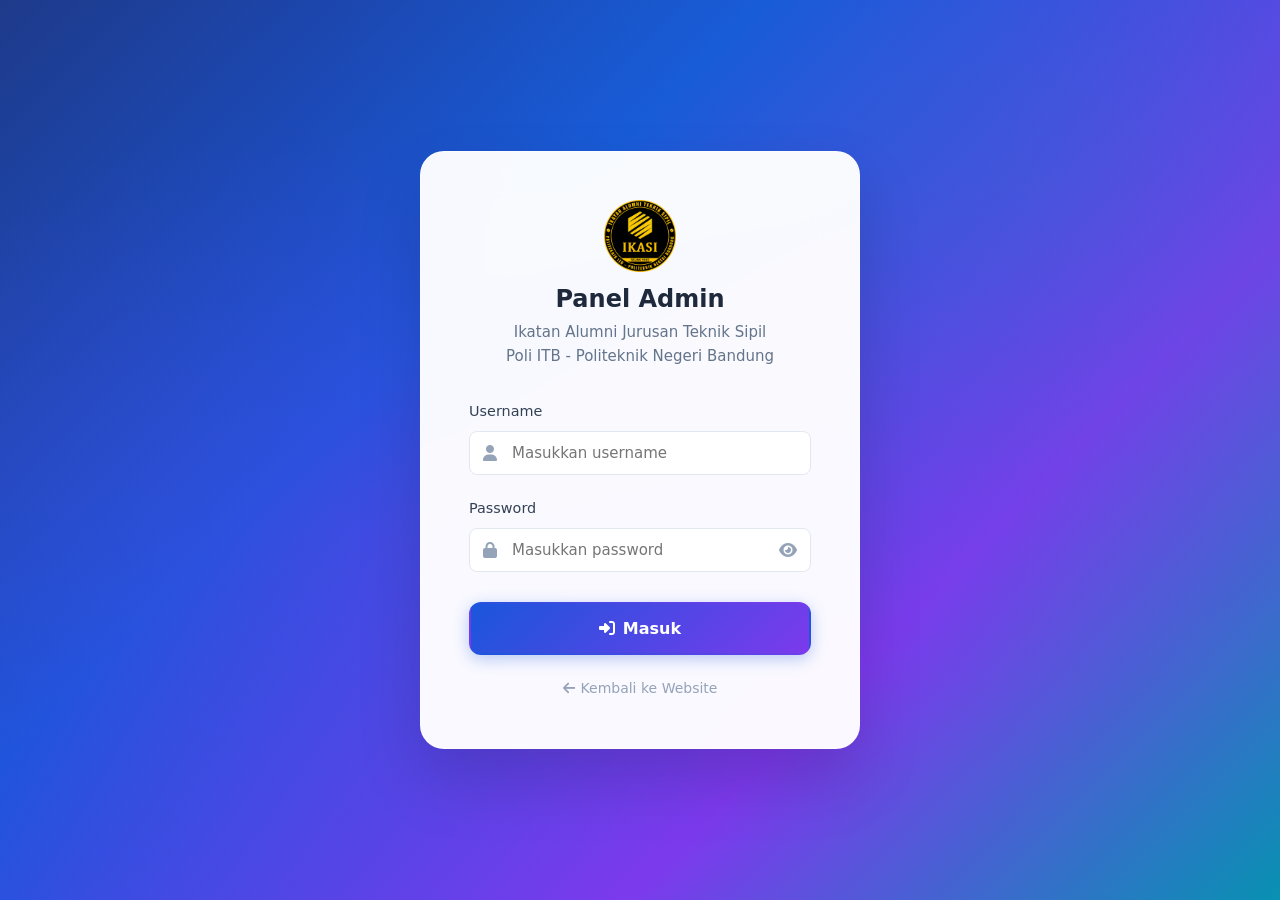
==== commit 28fdf072: "Add files via upload" ====
--- a/admin.html
+++ b/admin.html
@@ -11,9 +11,9 @@
 <div class="admin-login-page">
   <div class="login-card">
     <div class="login-logo">
-      <div class="logo-icon-lg">🎓</div>
+      <img src="logo-ikasi.png" alt="Logo IKASI" style="width:72px;height:72px;object-fit:contain;margin:0 auto 12px;display:block">
       <h2>Panel Admin</h2>
-      <p>Beasiswa Alumni Indonesia</p>
+      <p>Ikatan Alumni Jurusan Teknik Sipil<br>Poli ITB - Politeknik Negeri Bandung</p>
     </div>
 
     <div class="alert alert-danger" id="loginAlert">
--- a/style.css
+++ b/style.css
@@ -143,6 +143,9 @@
 .logo{display:flex;align-items:center;gap:10px;font-size:1.2rem;font-weight:600;color:var(--white)}
 .navbar.scrolled .logo,.navbar-white .logo{color:var(--gray-900)}
 .logo-icon{width:40px;height:40px;background:var(--grad-brand);border-radius:var(--radius-sm);display:flex;align-items:center;justify-content:center;font-size:1.25rem;flex-shrink:0;box-shadow:0 4px 12px rgba(26,86,219,.3)}
+.logo-icon-img{width:44px;height:44px;border-radius:50%;flex-shrink:0;object-fit:contain;box-shadow:0 2px 8px rgba(0,0,0,.25)}
+.logo-text-ikasi{font-size:.78rem;line-height:1.3;font-weight:700;letter-spacing:.01em;max-width:230px;color:inherit}
+@media(max-width:480px){.logo-text-ikasi{font-size:.68rem;max-width:170px}.logo-icon-img{width:36px;height:36px}}
 .logo strong{background:var(--grad-brand);-webkit-background-clip:text;-webkit-text-fill-color:transparent;background-clip:text}
 .navbar.scrolled .logo strong,.navbar-white .logo strong{background:var(--grad-brand);-webkit-background-clip:text;-webkit-text-fill-color:transparent;background-clip:text}
 
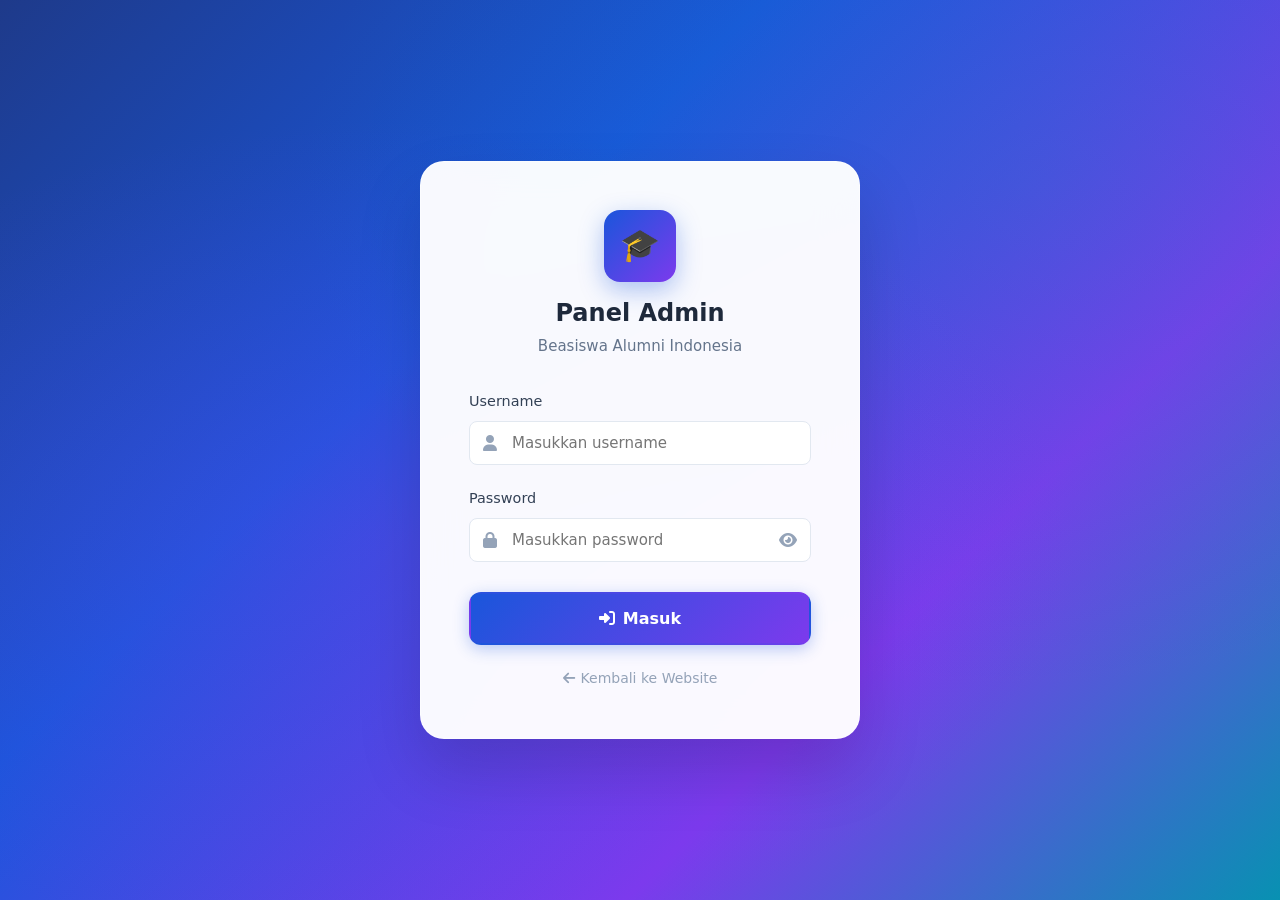
==== commit 0ad543b6: "Add files via upload" ====
--- a/admin.html
+++ b/admin.html
@@ -11,9 +11,9 @@
 <div class="admin-login-page">
   <div class="login-card">
     <div class="login-logo">
-      <img src="logo-ikasi.png" alt="Logo IKASI" style="width:72px;height:72px;object-fit:contain;margin:0 auto 12px;display:block">
+      <div class="logo-icon-lg">🎓</div>
       <h2>Panel Admin</h2>
-      <p>Ikatan Alumni Jurusan Teknik Sipil<br>Poli ITB - Politeknik Negeri Bandung</p>
+      <p>Beasiswa Alumni Indonesia</p>
     </div>
 
     <div class="alert alert-danger" id="loginAlert">
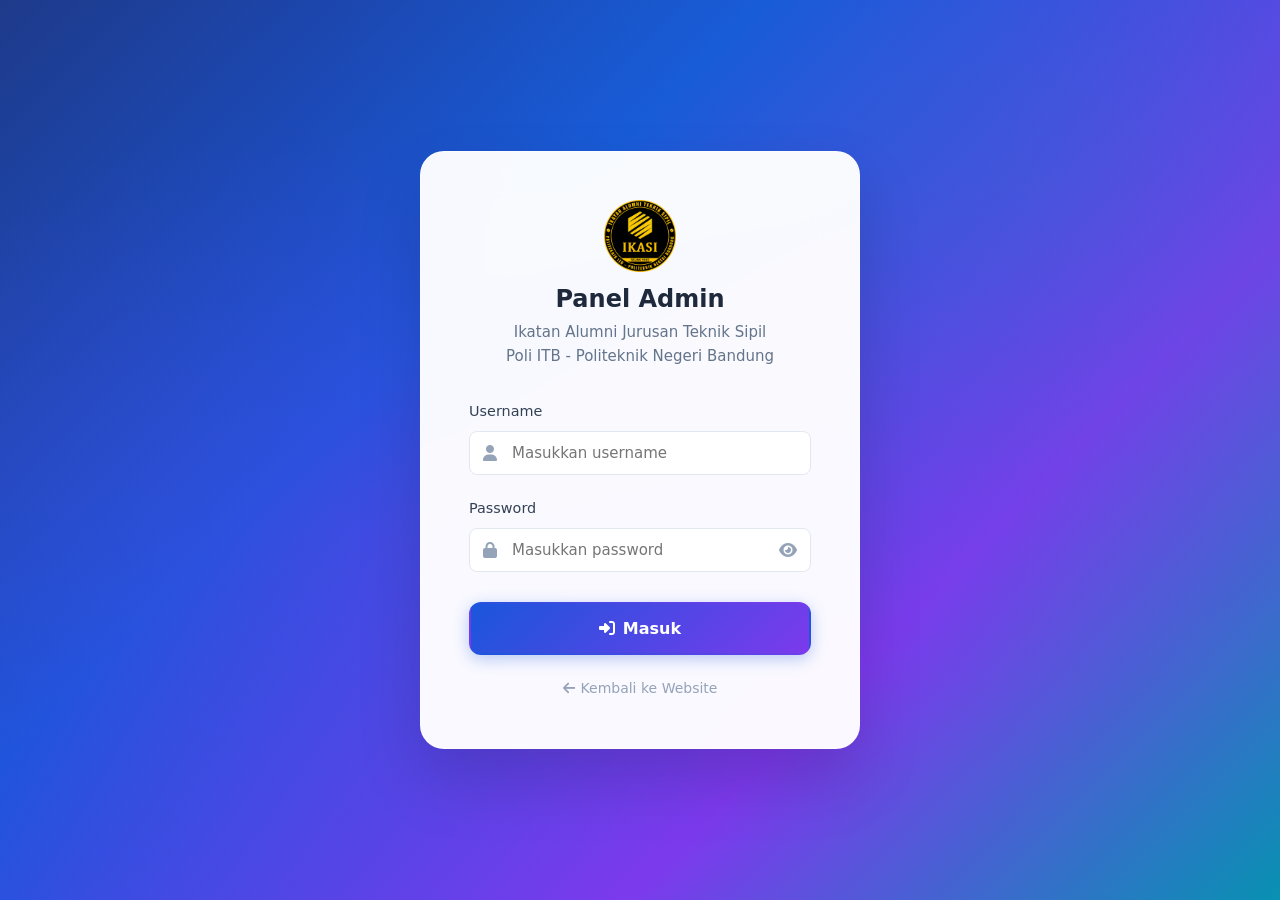
==== commit 55e68474: "Add files via upload" ====
--- a/admin.html
+++ b/admin.html
@@ -3,7 +3,7 @@
 <head>
 <meta charset="UTF-8">
 <meta name="viewport" content="width=device-width, initial-scale=1.0">
-<title>Login Admin - Beasiswa Alumni Indonesia</title>
+<title>Login Admin - Beasiswa Alumni - IKASI</title>
 <link rel="stylesheet" href="style.css">
 <link rel="stylesheet" href="https://cdnjs.cloudflare.com/ajax/libs/font-awesome/6.4.0/css/all.min.css">
 </head>
@@ -11,9 +11,9 @@
 <div class="admin-login-page">
   <div class="login-card">
     <div class="login-logo">
-      <div class="logo-icon-lg">🎓</div>
+      <img src="logo-ikasi.png" alt="Logo IKASI" style="width:72px;height:72px;object-fit:contain;margin:0 auto 12px;display:block">
       <h2>Panel Admin</h2>
-      <p>Beasiswa Alumni Indonesia</p>
+      <p>Ikatan Alumni Jurusan Teknik Sipil<br>Poli ITB - Politeknik Negeri Bandung</p>
     </div>
 
     <div class="alert alert-danger" id="loginAlert">
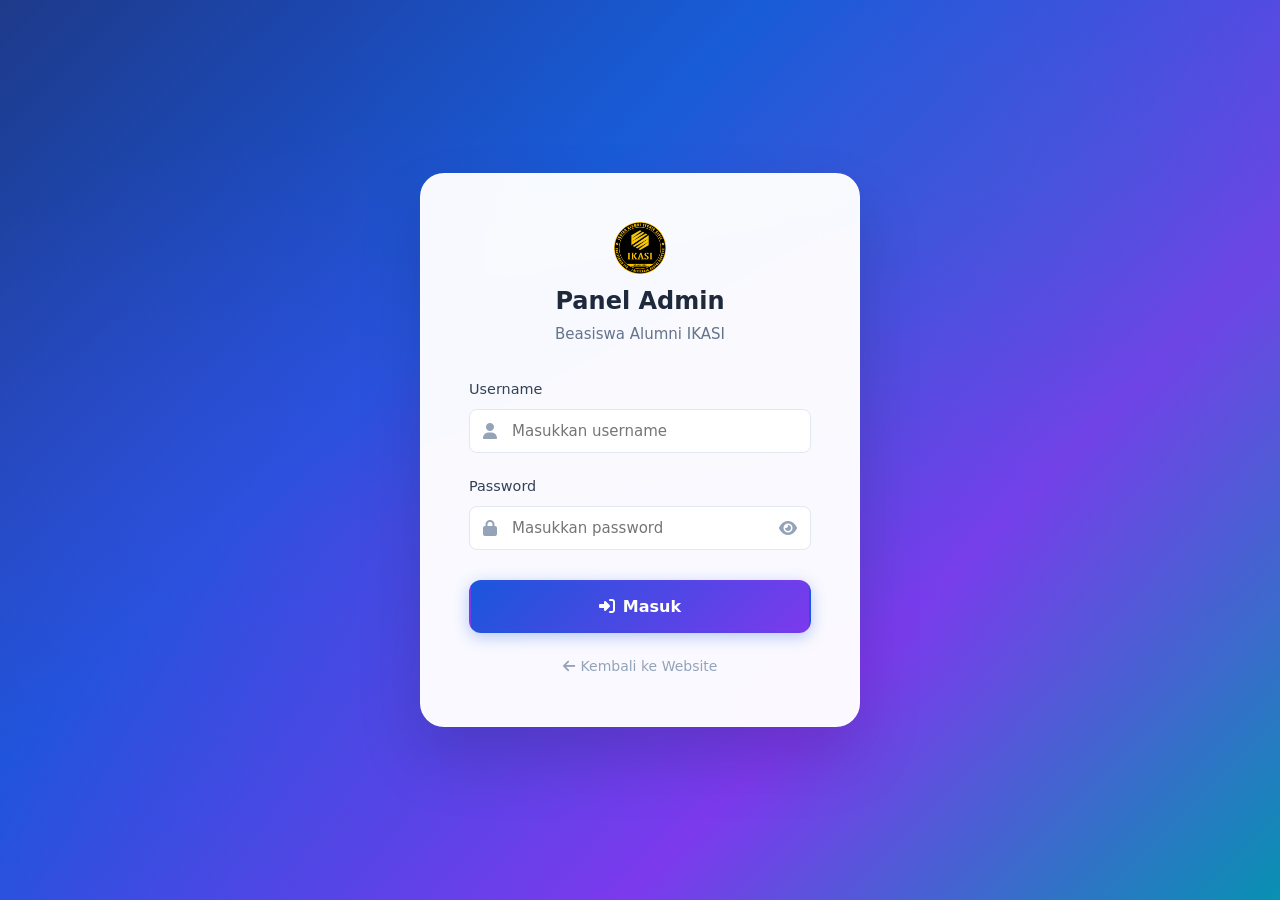
==== commit 6cb09d86: "Add files via upload" ====
--- a/admin.html
+++ b/admin.html
@@ -11,9 +11,9 @@
 <div class="admin-login-page">
   <div class="login-card">
     <div class="login-logo">
-      <img src="logo-ikasi.png" alt="Logo IKASI" style="width:72px;height:72px;object-fit:contain;margin:0 auto 12px;display:block">
+      <img src="logo-ikasi.png" alt="Logo IKASI" style="width:52px;height:52px;object-fit:contain;margin:0 auto 12px;display:block">
       <h2>Panel Admin</h2>
-      <p>Ikatan Alumni Jurusan Teknik Sipil<br>Poli ITB - Politeknik Negeri Bandung</p>
+      <p>Beasiswa Alumni IKASI</p>
     </div>
 
     <div class="alert alert-danger" id="loginAlert">
--- a/style.css
+++ b/style.css
@@ -145,7 +145,9 @@
 .logo-icon{width:40px;height:40px;background:var(--grad-brand);border-radius:var(--radius-sm);display:flex;align-items:center;justify-content:center;font-size:1.25rem;flex-shrink:0;box-shadow:0 4px 12px rgba(26,86,219,.3)}
 .logo-icon-img{width:44px;height:44px;border-radius:50%;flex-shrink:0;object-fit:contain;box-shadow:0 2px 8px rgba(0,0,0,.25)}
 .logo-text-ikasi{font-size:.78rem;line-height:1.3;font-weight:700;letter-spacing:.01em;max-width:230px;color:inherit}
-@media(max-width:480px){.logo-text-ikasi{font-size:.68rem;max-width:170px}.logo-icon-img{width:36px;height:36px}}
+.logo-icon-img-nav{width:34px;height:34px;border-radius:50%;flex-shrink:0;object-fit:contain;box-shadow:0 2px 6px rgba(0,0,0,.22)}
+.logo-text-nav{font-size:1rem;font-weight:700;letter-spacing:.01em;color:inherit;white-space:nowrap}
+@media(max-width:480px){.logo-text-ikasi{font-size:.68rem;max-width:170px}.logo-icon-img{width:36px;height:36px}.logo-icon-img-nav{width:28px;height:28px}.logo-text-nav{font-size:.85rem}}
 .logo strong{background:var(--grad-brand);-webkit-background-clip:text;-webkit-text-fill-color:transparent;background-clip:text}
 .navbar.scrolled .logo strong,.navbar-white .logo strong{background:var(--grad-brand);-webkit-background-clip:text;-webkit-text-fill-color:transparent;background-clip:text}
 
